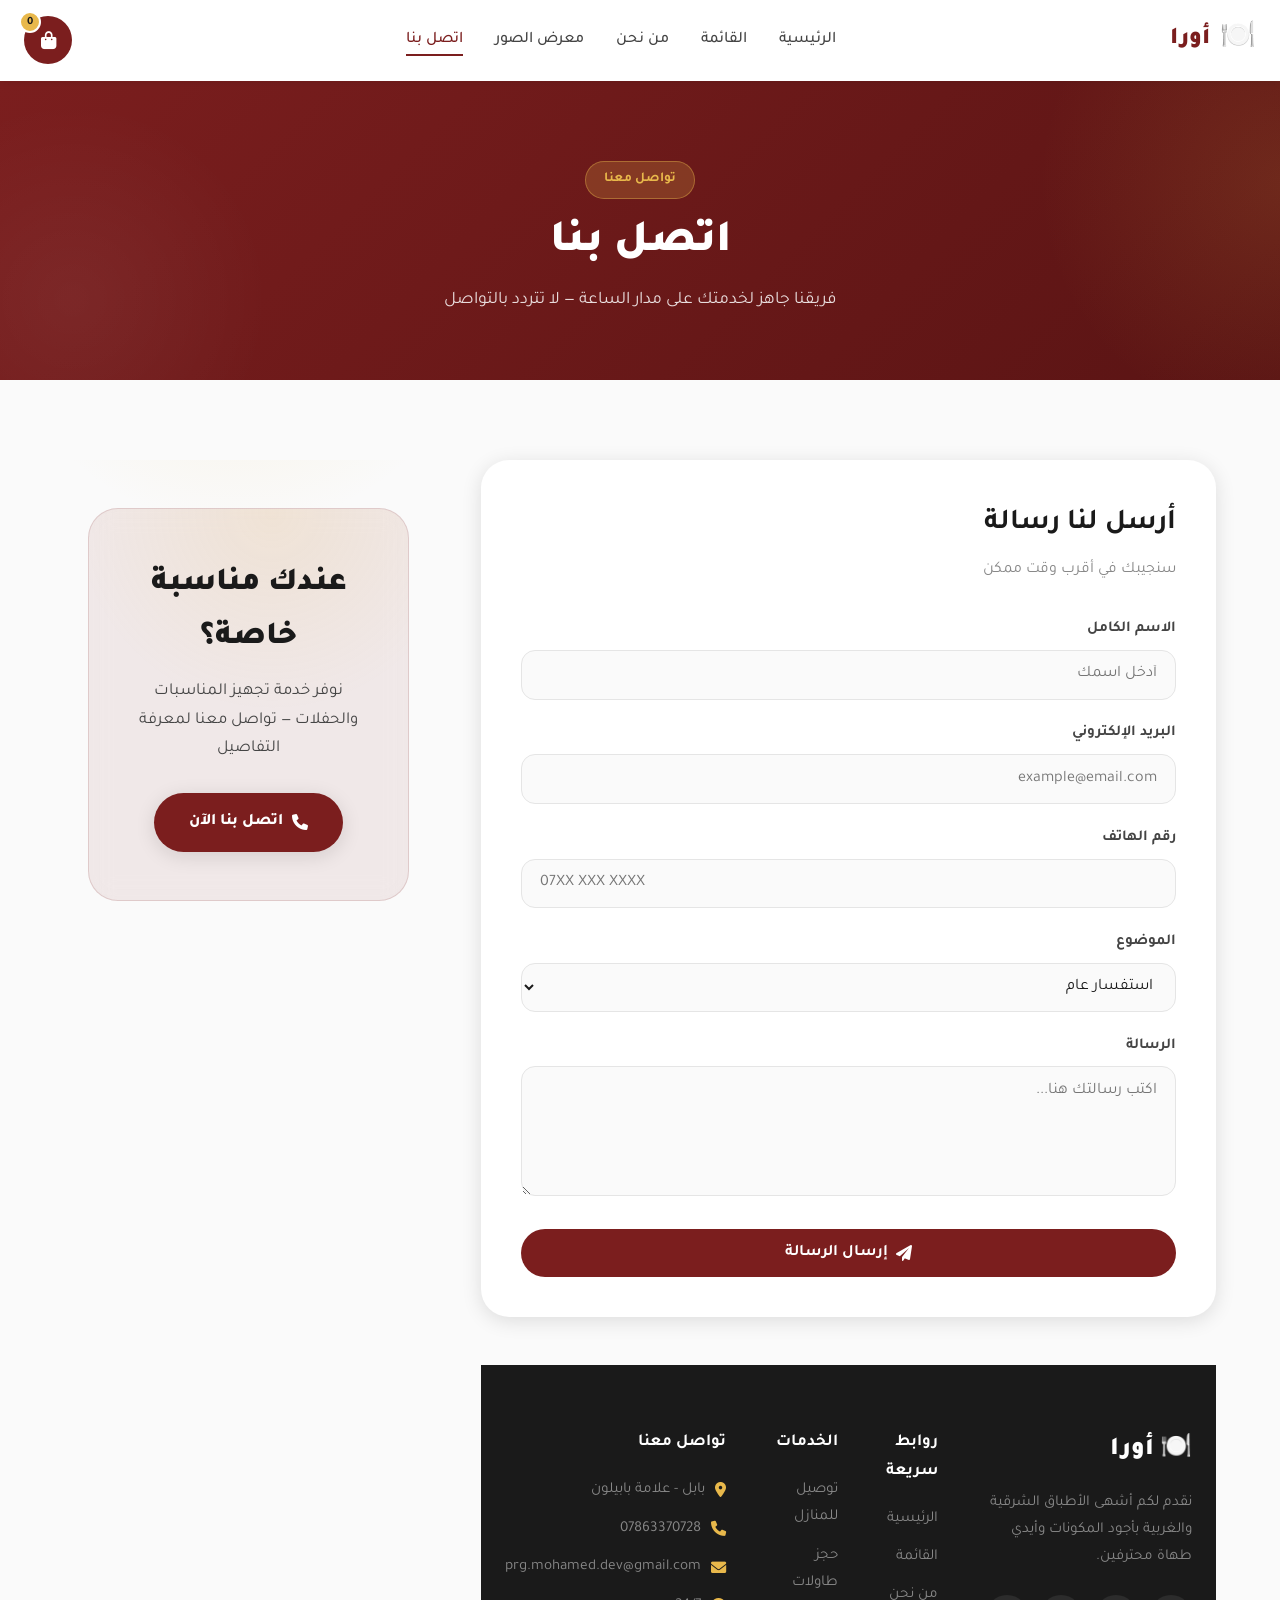
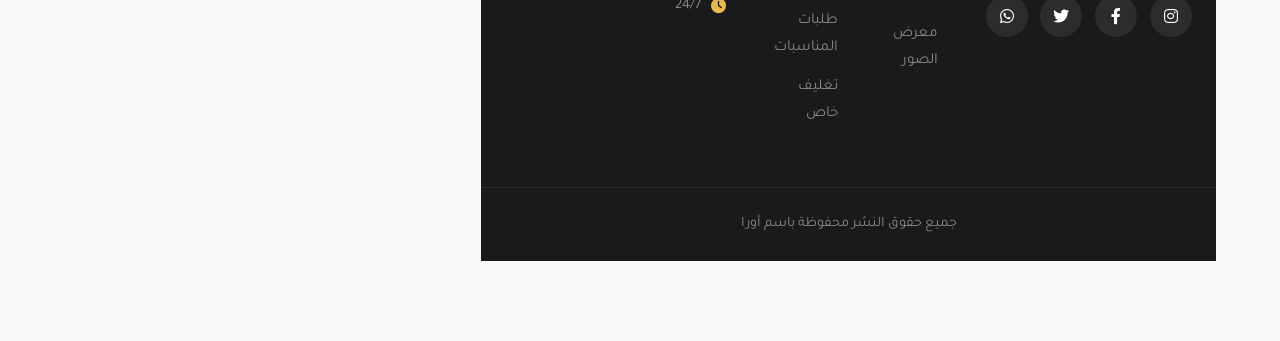
==== contact.html @ 606dbd69 "Initial commit: Aura Project Restaurant" ====
<!doctype html>
<html lang="ar" dir="rtl">
<head>
  <meta charset="UTF-8" />
  <meta name="viewport" content="width=device-width, initial-scale=1.0" />
  <meta name="description" content="تواصل مع مطعم أورا — هاتف، واتساب، عنوان، وأوقات العمل. نحن هنا لخدمتك 24/7." />
  <meta name="theme-color" content="#7B1E1E" />
  <title>اتصل بنا | أورا</title>
  <link rel="preconnect" href="https://fonts.googleapis.com" />
  <link rel="preconnect" href="https://fonts.gstatic.com" crossorigin />
  <link href="https://fonts.googleapis.com/css2?family=Tajawal:wght@300;400;500;700;900&family=Amiri:wght@400;700&display=swap" rel="stylesheet" />
  <link rel="stylesheet" href="https://cdnjs.cloudflare.com/ajax/libs/font-awesome/6.0.0-beta3/css/all.min.css" />
  <link rel="stylesheet" href="style.css">
  <link rel="stylesheet" href="aura-pages.css">
</head>
<body>

  <nav class="navbar">
    <div class="nav-container">
      <a href="index.html" class="nav-logo">
        <span class="logo-icon">🍽️</span>
        <span class="logo-text">أورا</span>
      </a>
      <ul class="nav-links">
        <li><a href="index.html">الرئيسية</a></li>
        <li><a href="menu.html">القائمة</a></li>
        <li><a href="about.html">من نحن</a></li>
        <li><a href="gallery.html">معرض الصور</a></li>
        <li><a href="contact.html" class="active">اتصل بنا</a></li>
      </ul>
      <div class="nav-actions">
        <button class="nav-cart" id="cart-btn">
          <i class="fas fa-shopping-bag"></i>
          <span class="cart-count" id="cart-count">0</span>
        </button>
        <button class="nav-menu-toggle" id="menu-toggle">
          <i class="fas fa-bars"></i>
        </button>
      </div>
    </div>
  </nav>

  <section class="page-hero">
    <div class="container">
      <span class="page-hero-label">تواصل معنا</span>
      <h1 class="page-hero-title">اتصل بنا</h1>
      <p class="page-hero-subtitle">فريقنا جاهز لخدمتك على مدار الساعة — لا تتردد بالتواصل</p>
    </div>
  </section>

  <section class="contact-section">
    <div class="container">
      <div class="contact-grid">

        <div class="contact-form-box">
          <h2>أرسل لنا رسالة</h2>
          <p>سنجيبك في أقرب وقت ممكن</p>

          <form id="contact-form">
            <div class="form-group">
              <label for="name">الاسم الكامل</label>
              <input type="text" id="name" name="name" placeholder="أدخل اسمك" required />
            </div>

            <div class="form-group">
              <label for="email">البريد الإلكتروني</label>
              <input type="email" id="email" name="email" placeholder="example@email.com" required />
            </div>

            <div class="form-group">
              <label for="phone">رقم الهاتف</label>
              <input type="tel" id="phone" name="phone" placeholder="07XX XXX XXXX" />
            </div>

            <div class="form-group">
              <label for="subject">الموضوع</label>
              <select id="subject" name="subject">
                <option value="general">استفسار عام</option>
                <option value="order">طلب جديد</option>
                <option value="reservation">حجز طاولة</option>
                <option value="complaint">شكوى</option>
                <option value="suggestion">اقتراح</option>
              </select>
            </div>

            <div class="form-group">
              <label for="message">الرسالة</label>
              <textarea id="message" name="message" placeholder="اكتب رسالتك هنا..." required></textarea>
            </div>

            <button type="submit" class="btn-primary btn-block">
              <i class="fas fa-paper-plane"></i>
              إرسال الرسالة
            </button>
          </form>
        </div>

  <section class="cta-section">
    <div class="container">
      <h2>عندك مناسبة خاصة؟</h2>
      <p>نوفر خدمة تجهيز المناسبات والحفلات — تواصل معنا لمعرفة التفاصيل</p>
      <a href="tel:07863370728" class="btn-accent">
        <i class="fas fa-phone"></i>
        اتصل بنا الآن
      </a>
    </div>
  </section>

  <footer class="footer">
    <div class="footer-container">
      <div class="footer-brand">
        <div class="footer-logo">🍽️ أورا</div>
        <p>نقدم لكم أشهى الأطباق الشرقية والغربية بأجود المكونات وأيدي طهاة محترفين.</p>
        <div class="footer-social">
          <a href="#" aria-label="Instagram"><i class="fab fa-instagram"></i></a>
          <a href="#" aria-label="Facebook"><i class="fab fa-facebook-f"></i></a>
          <a href="#" aria-label="Twitter"><i class="fab fa-twitter"></i></a>
          <a href="#" aria-label="WhatsApp"><i class="fab fa-whatsapp"></i></a>
        </div>
      </div>

      <div class="footer-links-col">
        <h4>روابط سريعة</h4>
        <ul>
          <li><a href="index.html">الرئيسية</a></li>
          <li><a href="menu.html">القائمة</a></li>
          <li><a href="about.html">من نحن</a></li>
          <li><a href="gallery.html">معرض الصور</a></li>
        </ul>
      </div>

      <div class="footer-links-col">
        <h4>الخدمات</h4>
        <ul>
          <li><a href="#">توصيل للمنازل</a></li>
          <li><a href="#">حجز طاولات</a></li>
          <li><a href="#">طلبات المناسبات</a></li>
          <li><a href="#">تغليف خاص</a></li>
        </ul>
      </div>

      <div class="footer-contact-col">
        <h4>تواصل معنا</h4>
        <ul class="footer-contact-list">
          <li><i class="fas fa-location-dot"></i>بابل - علامة بابيلون</li>
          <li><i class="fas fa-phone"></i> 07863370728</li>
          <li><i class="fas fa-envelope"></i>prg.mohamed.dev@gmail.com</li>
          <li><i class="fas fa-clock"></i> 24/7</li>
        </ul>
      </div>
    </div>

    <div class="footer-bottom">
      <p>جميع حقوق النشر محفوظة باسم أورا</p>
    </div>
  </footer>

  <aside class="cart-sidebar" id="cart-sidebar">
    <div class="cart-header">
      <h3><i class="fas fa-shopping-bag"></i> سلة الطلبات</h3>
      <button class="cart-close" id="cart-close"><i class="fas fa-xmark"></i></button>
    </div>
    <div class="cart-items" id="cart-items">
      <div class="cart-empty">
        <i class="fas fa-shopping-basket"></i>
        <p>سلة الطلبات فارغة</p>
        <span>أضف أطباقك المفضلة</span>
      </div>
    </div>
    <div class="cart-footer" id="cart-footer" style="display:none">
      <div class="cart-total">
        <span>المجموع</span>
        <strong id="cart-total">0 د.ع</strong>
      </div>
      <button class="btn-primary btn-block" id="checkout-btn">
        <i class="fas fa-check"></i> إتمام الطلب
      </button>
    </div>
  </aside>

  <div class="cart-overlay" id="cart-overlay"></div>

  <script src="script.js"></script>

  <script>
    // معالج نموذج التواصل
    const contactForm = document.getElementById('contact-form');
    if (contactForm) {
      contactForm.addEventListener('submit', function (e) {
        e.preventDefault();
        const name = document.getElementById('name').value.trim();
        const email = document.getElementById('email').value.trim();
        const message = document.getElementById('message').value.trim();

        if (!name  !email  !message) {
          alert('يرجى ملء الحقول المطلوبة');
          return;
        }

        alert('شكراً ' + name + '! تم استلام رسالتك وسنتواصل معك قريباً.');
        contactForm.reset();
      });
    }
  </script>
</body>
</html>
---- style.css ----
/* ==== أورا | مشروع مطعم ==== */

/* ===== المتغيرات ===== */
:root {
  /* الألوان الأساسية - عنابي داكن */
  --primary: #7B1E1E;
  --primary-dark: #5A1414;
  --primary-light: #9A2828;
  --primary-hover: #8F2323;

  /* الألوان الثانوية */
  --accent: #E8B84B;
  --accent-hover: #D4A43A;

  /* الألوان الأساسية للنصوص */
  --cream: #F5F0E8;
  --white: #FFFFFF;
  --gray-100: #FAFAFA;
  --gray-200: #E5E5E5;
  --gray-300: #CCCCCC;
  --gray-500: #888888;
  --gray-700: #444444;
  --gray-800: #2A2A2A;
  --gray-900: #1A1A1A;
  --black: #0A0A0A;

  /* دلالات */
  --success: #2E7D4F;
  --error: #C23B22;

  /* الخطوط */
  --font-main: 'Tajawal', sans-serif;
  --font-arabic: 'Amiri', serif;

  /* الظلال */
  --shadow-sm: 0 2px 8px rgba(0, 0, 0, 0.08);
  --shadow-md: 0 4px 20px rgba(0, 0, 0, 0.12);
  --shadow-lg: 0 10px 40px rgba(0, 0, 0, 0.15);
  --shadow-xl: 0 20px 60px rgba(0, 0, 0, 0.2);

  /* الحواف */
  --radius-sm: 8px;
  --radius-md: 12px;
  --radius-lg: 18px;
  --radius-xl: 24px;
  --radius-full: 999px;

  /* الانتقالات */
  --transition-fast: 0.15s ease;
  --transition: 0.3s ease;
  --t: 0.5s cubic-bezier(0.4, 0, 0.2, 1);
  --transition-slow: 0.5s ease;
}

/* ===== Reset ===== */
* {
  margin: 0;
  padding: 0;
  box-sizing: border-box;
}

html {
  scroll-behavior: smooth;
  -webkit-text-size-adjust: 100%;
}

body {
  font-family: var(--font-main);
  background: var(--gray-100);
  color: var(--gray-900);
  line-height: 1.7;
  overflow-x: hidden;
  -webkit-font-smoothing: antialiased;
  -moz-osx-font-smoothing: grayscale;
}

a {
  text-decoration: none;
  color: inherit;
  transition: var(--transition);
}

button {
  font-family: var(--font-main);
  cursor: pointer;
  border: none;
  background: none;
  transition: var(--transition);
}

img {
  max-width: 100%;
  display: block;
}

ul {
  list-style: none;
}

input,
textarea,
select {
  font-family: var(--font-main);
  outline: none;
  border: none;
}

/* ===== Container ===== */
.container {
  max-width: 1200px;
  margin: 0 auto;
  padding: 0 1.5rem;
}

/* ===== Selection ===== */
::selection {
  background: var(--primary);
  color: var(--white);
}

/* ===== Navbar ===== */
.navbar {
  position: sticky;
  top: 0;
  background: var(--white);
  z-index: 1000;
  box-shadow: var(--shadow-sm);
  transition: var(--transition);
}

.nav-container {
  max-width: 1300px;
  margin: 0 auto;
  padding: 1rem 1.5rem;
  display: flex;
  align-items: center;
  justify-content: space-between;
  gap: 2rem;
}

.nav-logo {
  display: flex;
  align-items: center;
  gap: 0.6rem;
  font-size: 1.5rem;
  font-weight: 900;
  color: var(--primary);
  transition: var(--transition);
}

.nav-logo:hover {
  transform: scale(1.03);
}

.logo-icon {
  font-size: 1.8rem;
}

.logo-text {
  font-family: var(--font-main);
}

.nav-links {
  display: flex;
  align-items: center;
  gap: 2rem;
}

.nav-links a {
  color: var(--gray-700);
  font-weight: 500;
  font-size: 1rem;
  position: relative;
  padding: 0.5rem 0;
  transition: var(--transition);
}

.nav-links a::after {
  content: "";
  position: absolute;
  bottom: 0;
  right: 0;
  width: 0;
  height: 2px;
  background: var(--primary);
  transition: width var(--transition);
}

.nav-links a:hover,
.nav-links a.active {
  color: var(--primary);
}

.nav-links a:hover::after,
.nav-links a.active::after {
  width: 100%;
}

.nav-actions {
  display: flex;
  align-items: center;
  gap: 0.8rem;
}

.nav-cart {
  position: relative;
  width: 48px;
  height: 48px;
  border-radius: var(--radius-full);
  background: var(--primary);
  color: var(--white);
  font-size: 1.1rem;
  display: flex;
  align-items: center;
  justify-content: center;
  transition: var(--transition);
}

.nav-cart:hover {
  background: var(--primary-dark);
  transform: scale(1.03);
}

.cart-count {
  position: absolute;
  top: -5px;
  left: -5px;
  background: var(--accent);
  color: var(--gray-900);
  font-size: 0.7rem;
  font-weight: 700;
  min-width: 22px;
  height: 22px;
  border-radius: var(--radius-full);
  display: flex;
  align-items: center;
  justify-content: center;
  border: 2px solid var(--white);
}

.nav-menu-toggle {
  display: none;
  width: 48px;
  height: 48px;
  border-radius: var(--radius-full);
  background: var(--gray-100);
  color: var(--gray-900);
  font-size: 1.2rem;
  align-items: center;
  justify-content: center;
}

/* Responsive Navbar */
@media (max-width: 900px) {
  .nav-links {
    position: fixed;
    top: 0;
    right: -100%;
    width: 280px;
    height: 100vh;
    background: var(--white);
    flex-direction: column;
    align-items: flex-start;
    padding: 6rem 2rem 2rem;
    gap: 0.5rem;
    box-shadow: var(--shadow-xl);
    transition: right var(--transition);
    z-index: 999;
  }

  .nav-links.active {
    right: 0;
  }

  .nav-links a {
    width: 100%;
    padding: 1rem 0;
    font-size: 1.1rem;
    border-bottom: 1px solid var(--gray-200);
  }

  .nav-links a::after {
    display: none;
  }

  .nav-menu-toggle {
    display: flex;
  }
}

/* ===== Hero Section ===== */
.hero {
  background: linear-gradient(180deg, var(--primary) 0%, var(--primary-dark) 100%);
  color: var(--white);
  padding: 4rem 0 6rem;
  position: relative;
  overflow: hidden;
}

.hero::before {
  content: "";
  position: absolute;
  top: -50%;
  right: -20%;
  width: 600px;
  height: 600px;
  background: radial-gradient(circle, rgba(232, 184, 75, 0.15) 0%, transparent 70%);
  border-radius: 50%;
  pointer-events: none;
}

.hero::after {
  content: "";
  position: absolute;
  bottom: -30%;
  left: -10%;
  width: 500px;
  height: 500px;
  background: radial-gradient(circle, rgba(255, 255, 255, 0.05) 0%, transparent 70%);
  border-radius: 50%;
  pointer-events: none;
}

.hero-container {
  max-width: 1300px;
  margin: 0 auto;
  padding: 0 1.5rem;
  display: grid;
  grid-template-columns: 1fr 1fr;
  align-items: center;
  gap: 4rem;
  position: relative;
  z-index: 2;
}

.hero-content {
  animation: fadeInUp 0.8s ease;
}

@keyframes fadeInUp {
  from {
    opacity: 0;
    transform: translateY(30px);
  }
  to {
    opacity: 1;
    transform: translateY(0);
  }
}

.hero-badge {
  display: inline-flex;
  align-items: center;
  gap: 0.5rem;
  background: rgba(232, 184, 75, 0.2);
  border: 1px solid rgba(232, 184, 75, 0.4);
  color: var(--accent);
  padding: 0.5rem 1.2rem;
  border-radius: var(--radius-full);
  font-size: 0.85rem;
  font-weight: 600;
  margin-bottom: 1.5rem;
}

.hero-title {
  font-size: 3.2rem;
  font-weight: 900;
  line-height: 1.25;
  margin-bottom: 1.2rem;
  color: var(--white);
}

.hero-title .highlight {
  color: var(--accent);
  position: relative;
}

.hero-subtitle {
  font-size: 1.1rem;
  line-height: 1.9;
  color: rgba(255, 255, 255, 0.85);
  margin-bottom: 2rem;
  max-width: 550px;
}

/* شريط البحث عن العنوان */
.delivery-search {
  display: flex;
  align-items: center;
  background: rgba(255, 255, 255, 0.12);
  border: 1px solid rgba(255, 255, 255, 0.25);
  border-radius: var(--radius-full);
  padding: 0.5rem 0.5rem 0.5rem 1.2rem;
  margin-bottom: 2.5rem;
  max-width: 500px;
  transition: var(--transition);
  backdrop-filter: blur(10px);
}

.delivery-search:focus-within {
  background: rgba(255, 255, 255, 0.18);
  border-color: rgba(232, 184, 75, 0.5);
  box-shadow: 0 0 0 4px rgba(232, 184, 75, 0.1);
}

.search-icon {
  color: rgba(255, 255, 255, 0.7);
  font-size: 1rem;
  margin-left: 0.8rem;
}

.search-input {
  flex: 1;
  background: transparent;
  border: none;
  color: var(--white);
  font-size: 1rem;
  padding: 0.6rem 0;
}

.search-input::placeholder {
  color: rgba(255, 255, 255, 0.6);
}

.search-btn {
  width: 48px;
  height: 48px;
  border-radius: var(--radius-full);
  background: rgba(255, 255, 255, 0.15);
  color: var(--white);
  font-size: 1rem;
  display: flex;
  align-items: center;
  justify-content: center;
  transition: var(--transition);
  border: 1px solid rgba(255, 255, 255, 0.2);
}

.search-btn:hover {
  background: var(--accent);
  color: var(--gray-900);
  transform: scale(1.03);
}

.hero-stats {
  display: flex;
  gap: 2.5rem;
  flex-wrap: wrap;
}

.hero-stat {
  display: flex;
  flex-direction: column;
  gap: 0.3rem;
}

.hero-stat strong {
  font-size: 2rem;
  font-weight: 900;
  color: var(--white);
  line-height: 1;
}

.hero-stat strong span {
  font-size: 1.2rem;
  color: var(--accent);
  margin-right: 2px;
}

.hero-stat > span {
  font-size: 0.85rem;
  color: rgba(255, 255, 255, 0.7);
}

.hero-image {
  display: flex;
  justify-content: center;
  align-items: center;
  animation: fadeIn 1s ease;
}

@keyframes fadeIn {
  from { opacity: 0; }
  to { opacity: 1; }
}

.hero-image-wrapper {
  position: relative;
  width: 100%;
  max-width: 500px;
  aspect-ratio: 1;
  border-radius: 50%;
  overflow: hidden;
  border: 8px solid rgba(255, 255, 255, 0.1);
  box-shadow: 0 30px 80px rgba(0, 0, 0, 0.4);
}

.hero-image-wrapper img {
  width: 100%;
  height: 100%;
  object-fit: cover;
}
.hero-image-overlay {
  position: absolute;
  inset: 0;
  background: linear-gradient(135deg, transparent 50%, rgba(123, 30, 30, 0.4) 100%);
  pointer-events: none;
  z-index: 1;
}

/* Responsive Hero */
@media (max-width: 992px) {
  .hero-container {
    grid-template-columns: 1fr;
    gap: 3rem;
  }

  .hero-title {
    font-size: 2.5rem;
  }

  .hero-image-wrapper {
    max-width: 400px;
  }
}

@media (max-width: 600px) {
  .hero {
    padding: 3rem 0 4rem;
  }

  .hero-title {
    font-size: 2rem;
  }

  .hero-subtitle {
    font-size: 1rem;
  }

  .hero-stats {
    gap: 1.5rem;
  }

  .hero-stat strong {
    font-size: 1.6rem;
  }
}

/* Section Headers */
.section-header { text-align: center; margin-bottom: 3rem; }
.section-label {
  display: inline-block;
  background: rgba(123,30,30,0.1);
  color: var(--primary);
  padding: 0.4rem 1rem;
  border-radius: var(--radius-full);
  font-size: 0.85rem;
  font-weight: 600;
  margin-bottom: 1rem;
}
.section-title {
  font-size: 2.4rem;
  font-weight: 900;
  color: var(--gray-900);
  line-height: 1.3;
}
.section-title .highlight { color: var(--primary); }
.features-section { padding: 5rem 0; background: var(--white); }
.features-grid {
  display: grid;
  grid-template-columns: repeat(auto-fit, minmax(240px, 1fr));
  gap: 1.5rem;
}
.feature-card {
  background: var(--gray-100);
  border: 1px solid var(--gray-200);
  border-radius: var(--radius-lg);
  padding: 2rem 1.5rem;
  text-align: center;
  transition: var(--t);
}
.feature-card:hover {
  transform: scale(1.03);
  box-shadow: var(--shadow-md);
  border-color: var(--primary);
}

.feature-icon {
  width: 70px; height: 70px;
  border-radius: var(--radius-lg);
  background: rgba(123,30,30,0.08);
  color: var(--primary);
  font-size: 1.8rem;
  display: flex; align-items: center; justify-content: center;
  margin: 0 auto 1.2rem;
  transition: var(--t);
}
.feature-card:hover .feature-icon {
  background: var(--primary);
  color: var(--white);
  transform: scale(1.1);
}
.feature-card h3 {
  font-size: 1.2rem;
  margin-bottom: 0.6rem;
  color: var(--gray-900);
}
.feature-card p {
  color: var(--gray-500);
  font-size: 0.95rem;
  line-height: 1.7;
}

/* Dishes */
.dishes-section { padding: 5rem 0; background: var(--gray-100); }
.dishes-grid {
  display: grid;
  grid-template-columns: repeat(auto-fit, minmax(260px, 1fr));
  gap: 1.5rem;
}
.dish-card {
  background: var(--white);
  border: 1px solid var(--gray-200);
  border-radius: var(--radius-lg);
  overflow: hidden;
  transition: var(--t);
  display: flex;
  flex-direction: column;
}
.dish-card:hover {
  transform: scale(1.03);
  box-shadow: var(--shadow-md);
  border-color: var(--primary);
}

.dish-image { position: relative; aspect-ratio: 4/3; overflow: hidden; }
.dish-image img { width: 100%; height: 100%; object-fit: cover; transition: transform var(--t); }
.dish-card:hover .dish-image img { transform: scale(1.08); }
.dish-badge {
  position: absolute; top: 1rem; right: 1rem;
  background: var(--accent);
  color: var(--gray-900);
  padding: 0.3rem 0.8rem;
  border-radius: var(--radius-full);
  font-size: 0.75rem;
  font-weight: 700;
}
.dish-info { padding: 1.3rem; flex: 1; display: flex; flex-direction: column; }
.dish-info h3 { font-size: 1.1rem; margin-bottom: 0.4rem; color: var(--gray-900); }
.dish-info p { color: var(--gray-500); font-size: 0.85rem; line-height: 1.6; margin-bottom: 1rem; flex: 1; }
.dish-footer { display: flex; justify-content: space-between; align-items: center; }
.dish-price { color: var(--primary); font-size: 1.15rem; font-weight: 900; }
.dish-add {
  width: 42px; height: 42px;
  border-radius: var(--radius-full);
  background: var(--primary);
  color: var(--white);
  font-size: 1rem;
  display: flex; align-items: center; justify-content: center;
  transition: var(--t);
}
.dish-add:hover {
  background: var(--accent);
  color: var(--gray-900);
  transform: scale(1.15);
}
.dishes-more { text-align: center; margin-top: 3rem; }
.btn-outline {
  display: inline-flex; align-items: center; gap: 0.5rem;
  padding: 0.9rem 2rem;
  border: 2px solid var(--primary);
  color: var(--primary);
  border-radius: var(--radius-full);
  font-weight: 600;
  transition: var(--t);
}
.btn-outline:hover {
  background: var(--primary);
  color: var(--white);
  transform: scale(1.03);
  box-shadow: var(--shadow-md);
}
.btn-outline i { transition: var(--t); }
.btn-outline:hover i { transform: scale(1.2); }

/* Footer */
.footer {
  background: var(--gray-900);
  color: var(--gray-300);
  padding: 4rem 0 0;
}
.footer-container {
  max-width: 1300px;
  margin: 0 auto;
  padding: 0 1.5rem;
  display: grid;
  grid-template-columns: 2fr 1fr 1fr 1.5fr;
  gap: 3rem;
}
.footer-logo {
  font-size: 1.6rem;
  font-weight: 900;
  color: var(--white);
  margin-bottom: 1rem;
}
.footer-brand p {
  color: var(--gray-500);
  line-height: 1.8;
  margin-bottom: 1.5rem;
  font-size: 0.95rem;
}

.footer-social { display: flex; gap: 0.8rem; }
.footer-social a {
  width: 42px; height: 42px;
  border-radius: var(--radius-full);
  background: rgba(255,255,255,0.08);
  color: var(--white);
  display: flex; align-items: center; justify-content: center;
  transition: var(--t);
}
.footer-social a:hover {
  background: var(--primary);
  transform: scale(1.1);
}
.footer-links-col h4, .footer-contact-col h4 {
  color: var(--white);
  font-size: 1.05rem;
  margin-bottom: 1.2rem;
}
.footer-links-col ul li { margin-bottom: 0.7rem; }
.footer-links-col ul li a {
  color: var(--gray-500);
  font-size: 0.95rem;
  transition: var(--t);
}
.footer-links-col ul li a:hover {
  color: var(--accent);
  padding-right: 5px;
}
.footer-contact-list li {
  display: flex; align-items: center; gap: 0.6rem;
  color: var(--gray-500);
  font-size: 0.95rem;
  margin-bottom: 0.8rem;
}
.footer-contact-list li i { color: var(--accent); }
.footer-bottom {
  margin-top: 3rem;
  padding: 1.5rem;
  border-top: 1px solid rgba(255,255,255,0.08);
  text-align: center;
  color: var(--gray-500);
  font-size: 0.9rem;
}

/* Cart Sidebar */
.cart-sidebar {
  position: fixed;
  top: 0; left: -100%;
  width: 380px; height: 100vh;
  background: var(--white);
  z-index: 2000;
  display: flex;
  flex-direction: column;
  box-shadow: -10px 0 40px rgba(0,0,0,0.15);
  transition: left var(--t);
}
.cart-sidebar.active { left: 0; }
.cart-header {
  padding: 1.5rem;
  border-bottom: 1px solid var(--gray-200);
  display: flex; justify-content: space-between; align-items: center;
}
.cart-header h3 {
  color: var(--gray-900);
  font-size: 1.2rem;
  display: flex; align-items: center; gap: 0.5rem;
}
.cart-header h3 i { color: var(--primary); }
.cart-close {
  width: 36px; height: 36px;
  border-radius: var(--radius-full);
  background: var(--gray-100);
  color: var(--gray-700);
  display: flex; align-items: center; justify-content: center;
}
.cart-close:hover { background: #C23B22; color: var(--white); }
.cart-items { flex: 1; overflow-y: auto; padding: 1rem 1.5rem; }
.cart-empty { text-align: center; padding: 3rem 1rem; color: var(--gray-500); }
.cart-empty i { font-size: 3rem; color: var(--gray-300); margin-bottom: 1rem; display: block; }
.cart-footer {
  padding: 1.5rem;
  border-top: 1px solid var(--gray-200);
  background: var(--gray-100);
}
.cart-total {
  display: flex; justify-content: space-between; align-items: center;
  margin-bottom: 1rem;
  font-size: 1.1rem;
}
.cart-total strong { color: var(--primary); font-size: 1.4rem; }
.cart-overlay {
  position: fixed; inset: 0;
  background: rgba(0,0,0,0.5);
  z-index: 1500;
  opacity: 0; pointer-events: none;
  transition: opacity var(--t);
}
.cart-overlay.active { opacity: 1; pointer-events: auto; }

/* Buttons */
.btn-primary {
  background: var(--primary);
  color: var(--white);
  padding: 0.9rem 1.8rem;
  border-radius: var(--radius-full);
  font-weight: 700;
  font-size: 1rem;
  display: inline-flex;
  align-items: center;
  justify-content: center;
  gap: 0.5rem;
  transition: var(--t);
}
.btn-primary:hover {
  background: var(--primary-dark);
  transform: scale(1.03);
  box-shadow: var(--shadow-md);
}
.btn-block { width: 100%; }

/* Responsive */
@media (max-width: 992px) {
  .footer-container { grid-template-columns: 1fr 1fr; gap: 2rem; }
}
@media (max-width: 600px) {
  .footer-container { grid-template-columns: 1fr; text-align: center; }
  .footer-social { justify-content: center; }
  .footer-contact-list li { justify-content: center; }
  .cart-sidebar { width: 100%; }
  .section-title { font-size: 1.8rem; }
  .features-section, .dishes-section { padding: 3rem 0; }
}

/* Menu Grid (menu.html) */
.menu-grid {
  display: grid !important;
  grid-template-columns: repeat(auto-fill, minmax(240px, 1fr)) !important;
  gap: 1.5rem !important;
}
@media (max-width: 600px) {
  .menu-grid {
    grid-template-columns: repeat(2, 1fr) !important;
    gap: 0.8rem !important;
  }
}
---- aura-pages.css ----
/* ===== أورا | تنسيقات الصفحات الإضافية ===== */
/* about.html + contact.html + gallery.html */

/* ===== Page Hero ===== */
.page-hero {
  background: linear-gradient(135deg, var(--primary) 0%, var(--primary-dark) 100%);
  color: var(--white);
  padding: 5rem 0 4rem;
  text-align: center;
  position: relative;
  overflow: hidden;
}

.page-hero::before {
  content: "";
  position: absolute;
  top: -50%;
  right: -20%;
  width: 500px;
  height: 500px;
  background: radial-gradient(circle, rgba(232, 184, 75, 0.12) 0%, transparent 70%);
  border-radius: 50%;
  pointer-events: none;
}

.page-hero::after {
  content: "";
  position: absolute;
  bottom: -40%;
  left: -10%;
  width: 400px;
  height: 400px;
  background: radial-gradient(circle, rgba(255, 255, 255, 0.05) 0%, transparent 70%);
  border-radius: 50%;
  pointer-events: none;
}

.page-hero .container {
  position: relative;
  z-index: 2;
}

.page-hero-label {
  display: inline-block;
  background: rgba(232, 184, 75, 0.2);
  border: 1px solid rgba(232, 184, 75, 0.4);
  color: var(--accent);
  padding: 0.4rem 1.1rem;
  border-radius: var(--radius-full);
  font-size: 0.85rem;
  font-weight: 600;
  margin-bottom: 1rem;
}

.page-hero-title {
  font-size: 2.8rem;
  font-weight: 900;
  margin-bottom: 0.8rem;
  line-height: 1.3;
}

.page-hero-subtitle {
  font-size: 1.1rem;
  color: rgba(255, 255, 255, 0.85);
  max-width: 600px;
  margin: 0 auto;
}

/* ===== About Page ===== */
.about-story {
  padding: 5rem 0;
  background: var(--white);
}

.about-story-grid {
  display: grid;
  grid-template-columns: 1fr 1fr;
  gap: 4rem;
  align-items: center;
}

.about-story-image {
  position: relative;
  border-radius: var(--radius-xl);
  overflow: hidden;
  aspect-ratio: 4/5;
  box-shadow: var(--shadow-xl);
}

.about-story-image img {
  width: 100%;
  height: 100%;
  object-fit: cover;
}

.about-story-content h2 {
  font-size: 2.2rem;
  font-weight: 900;
  color: var(--gray-900);
  margin-bottom: 1.5rem;
  line-height: 1.3;
}

.about-story-content h2 .highlight {
  color: var(--primary);
}

.about-story-content p {
  color: var(--gray-700);
  font-size: 1.05rem;
  line-height: 1.9;
  margin-bottom: 1.2rem;
}

.about-story-stats {
  display: grid;
  grid-template-columns: repeat(3, 1fr);
  gap: 1.5rem;
  margin-top: 2rem;
  padding-top: 2rem;
  border-top: 1px solid var(--gray-200);
}

.about-stat {
  text-align: center;
}

.about-stat strong {
  display: block;
  font-size: 2rem;
  font-weight: 900;
  color: var(--primary);
  line-height: 1;
  margin-bottom: 0.4rem;
}

.about-stat span {
  color: var(--gray-500);
  font-size: 0.9rem;
}

/* القيم */
.about-values {
  padding: 5rem 0;
  background: var(--gray-100);
}

.values-grid {
  display: grid;
  grid-template-columns: repeat(auto-fit, minmax(240px, 1fr));
  gap: 1.5rem;
}

.value-card {
  background: var(--white);
  border: 1px solid var(--gray-200);
  border-radius: var(--radius-lg);
  padding: 2rem 1.5rem;
  text-align: center;
  transition: var(--t);
}

.value-card:hover {
  transform: translateY(-5px) scale(1.02);
  box-shadow: var(--shadow-md);
  border-color: var(--primary);
}

.value-icon {
  width: 70px;
  height: 70px;
  border-radius: var(--radius-lg);
  background: rgba(123, 30, 30, 0.08);
  color: var(--primary);
  font-size: 1.8rem;
  display: flex;
  align-items: center;
  justify-content: center;
  margin: 0 auto 1.2rem;
  transition: var(--t);
}

.value-card:hover .value-icon {
  background: var(--primary);
  color: var(--white);
  transform: scale(1.1) rotate(-5deg);
}

.value-card h3 {
  font-size: 1.2rem;
  margin-bottom: 0.6rem;
  color: var(--gray-900);
}

.value-card p {
  color: var(--gray-500);
  font-size: 0.95rem;
  line-height: 1.7;
}

/* الفريق */
.about-team {
  padding: 5rem 0;
  background: var(--white);
}

.team-grid {
  display: grid;
  grid-template-columns: repeat(auto-fit, minmax(220px, 1fr));
  gap: 2rem;
}

.team-card {
  text-align: center;
  transition: var(--t);
}

.team-photo {
  width: 160px;
  height: 160px;
  border-radius: 50%;
  overflow: hidden;
  margin: 0 auto 1.2rem;
  border: 5px solid var(--gray-100);
  box-shadow: var(--shadow-md);
  transition: var(--t);
}

.team-card:hover .team-photo {
  border-color: var(--accent);
  transform: scale(1.05);
}

.team-photo img {
  width: 100%;
  height: 100%;
  object-fit: cover;
}

.team-card h3 {
  font-size: 1.15rem;
  color: var(--gray-900);
  margin-bottom: 0.3rem;
}

.team-card .role {
  color: var(--primary);
  font-size: 0.9rem;
  font-weight: 600;
}

/* ===== Contact Page ===== */
.contact-section {
  padding: 5rem 0;
  background: var(--gray-100);
}

.contact-grid {
  display: grid;
  grid-template-columns: 1.2fr 1fr;
  gap: 3rem;
}

.contact-form-box {
  background: var(--white);
  border-radius: var(--radius-xl);
  padding: 2.5rem;
  box-shadow: var(--shadow-md);
}

.contact-form-box h2 {
  font-size: 1.8rem;
  color: var(--gray-900);
  margin-bottom: 0.5rem;
}

.contact-form-box > p {
  color: var(--gray-500);
  margin-bottom: 2rem;
}

.form-group {
  margin-bottom: 1.3rem;
}

.form-group label {
  display: block;
  font-weight: 600;
  color: var(--gray-700);
  margin-bottom: 0.5rem;
  font-size: 0.95rem;
}

.form-group input,
.form-group textarea,
.form-group select {
  width: 100%;
  padding: 0.9rem 1.1rem;
  border: 1.5px solid var(--gray-200);
  border-radius: var(--radius-md);
  font-size: 1rem;
  color: var(--gray-900);
  background: var(--gray-100);
  transition: var(--transition);
}

.form-group input:focus,
.form-group textarea:focus,
.form-group select:focus {
  border-color: var(--primary);
  background: var(--white);
  box-shadow: 0 0 0 4px rgba(123, 30, 30, 0.08);
}

.form-group textarea {
  resize: vertical;
  min-height: 130px;
}

.contact-info-box {
  display: flex;
  flex-direction: column;
  gap: 1.2rem;
}

.info-card {
  background: var(--white);
  border-radius: var(--radius-lg);
  padding: 1.5rem;
  display: flex;
  align-items: flex-start;
  gap: 1rem;
  box-shadow: var(--shadow-sm);
  transition: var(--t);
  border: 1px solid var(--gray-200);
}

.info-card:hover {
  transform: translateX(-5px);
  box-shadow: var(--shadow-md);
  border-color: var(--primary);
}

.info-icon {
  width: 50px;
  height: 50px;
  border-radius: var(--radius-md);
  background: rgba(123, 30, 30, 0.08);
  color: var(--primary);
  font-size: 1.2rem;
  display: flex;
  align-items: center;
  justify-content: center;
  flex-shrink: 0;
}

.info-card h3 {
  font-size: 1rem;
  color: var(--gray-900);
  margin-bottom: 0.3rem;
}

.info-card p,
.info-card a {
  color: var(--gray-500);
  font-size: 0.95rem;
  line-height: 1.6;
  direction: ltr;
  text-align: right;
  display: block;
}

.info-card a:hover {
  color: var(--primary);
}

.contact-map {
  margin-top: 3rem;
  border-radius: var(--radius-xl);
  overflow: hidden;
  box-shadow: var(--shadow-md);
  border: 1px solid var(--gray-200);
}

.contact-map iframe {
  width: 100%;
  height: 400px;
  border: 0;
  display: block;
}

.quick-contact {
  display: flex;
  gap: 0.8rem;
  margin-top: 1rem;
}

.quick-btn {
  flex: 1;
  display: inline-flex;
  align-items: center;
  justify-content: center;
  gap: 0.5rem;
  padding: 0.9rem 1rem;
  border-radius: var(--radius-md);
  font-weight: 700;
  font-size: 0.95rem;
  transition: var(--t);
}

.quick-btn.whatsapp {
  background: #25D366;
  color: var(--white);
}

.quick-btn.whatsapp:hover {
  background: #1eaa52;
  transform: translateY(-2px);
  box-shadow: var(--shadow-md);
}

.quick-btn.phone {
  background: var(--primary);
  color: var(--white);
}

.quick-btn.phone:hover {
  background: var(--primary-dark);
  transform: translateY(-2px);
  box-shadow: var(--shadow-md);
}

/* ===== Gallery Page ===== */
.gallery-section {
  padding: 5rem 0;
  background: var(--gray-100);
}

.gallery-filters {
  display: flex;
  justify-content: center;
  flex-wrap: wrap;
  gap: 0.6rem;
  margin-bottom: 3rem;
}

.gallery-filter-btn {
  padding: 0.7rem 1.4rem;
  border-radius: var(--radius-full);
  background: var(--white);
  color: var(--gray-700);
  font-weight: 600;
  font-size: 0.9rem;
  border: 1.5px solid var(--gray-200);
  transition: var(--t);
}

.gallery-filter-btn:hover {
  border-color: var(--primary);
  color: var(--primary);
  transform: translateY(-2px);
}

.gallery-filter-btn.active {
  background: var(--primary);
  color: var(--white);
  border-color: var(--primary);
  box-shadow: var(--shadow-md);
}

.gallery-grid {
  display: grid;
  grid-template-columns: repeat(auto-fill, minmax(260px, 1fr));
  gap: 1.2rem;
}

.gallery-item {
  position: relative;
  border-radius: var(--radius-lg);
  overflow: hidden;
  aspect-ratio: 1;
  cursor: pointer;
  box-shadow: var(--shadow-sm);
  transition: var(--t);
}

.gallery-item:hover {
  transform: scale(1.03);
  box-shadow: var(--shadow-lg);
}

.gallery-item img {
  width: 100%;
  height: 100%;
  object-fit: cover;
  transition: transform var(--t);
}

.gallery-item:hover img {
  transform: scale(1.1);
}

.gallery-overlay {
  position: absolute;
  inset: 0;
  background: linear-gradient(to top, rgba(123, 30, 30, 0.85) 0%, transparent 60%);
  display: flex;
  flex-direction: column;
  justify-content: flex-end;
  padding: 1.5rem;
  opacity: 0;
  transition: opacity var(--t);
}

.gallery-item:hover .gallery-overlay {
  opacity: 1;
}

.gallery-overlay h4 {
  color: var(--white);
  font-size: 1.1rem;
  margin-bottom: 0.2rem;
}

.gallery-overlay span {
  color: var(--accent);
  font-size: 0.85rem;
  font-weight: 600;
}

.gallery-item.hidden {
  display: none;
}

/* Lightbox */
.lightbox {
  position: fixed;
  inset: 0;
  background: rgba(0, 0, 0, 0.92);
  z-index: 3000;
  display: none;
  align-items: center;
  justify-content: center;
  padding: 1.5rem;
  backdrop-filter: blur(8px);
}

.lightbox.active {
  display: flex;
  animation: fadeIn 0.3s ease;
}

.lightbox img {
  max-width: 95%;
  max-height: 85vh;
  border-radius: var(--radius-md);
  box-shadow: var(--shadow-xl);
}

.lightbox-close {
  position: absolute;
  top: 1.5rem;
  left: 1.5rem;
  width: 50px;
  height: 50px;
  border-radius: 50%;
  background: rgba(255, 255, 255, 0.15);
  color: var(--white);
  font-size: 1.3rem;
  display: flex;
  align-items: center;
  justify-content: center;
  border: 1px solid rgba(255, 255, 255, 0.25);
  transition: var(--t);
}

.lightbox-close:hover {
  background: var(--primary);
  transform: rotate(90deg);
}

/* ===== CTA Section ===== */
.cta-section {
  padding: 4rem 0;
  background: linear-gradient(135deg, var(--primary) 0%, var(--primary-dark) 100%);
  color: var(--white);
  text-align: center;
  position: relative;
  overflow: hidden;
}

.cta-section::before {
  content: "";
  position: absolute;
  top: -50%;
  left: -20%;
  width: 500px;
  height: 500px;
  background: radial-gradient(circle, rgba(232, 184, 75, 0.15) 0%, transparent 70%);
  border-radius: 50%;
}

.cta-section h2 {
  font-size: 2.2rem;
  font-weight: 900;
  margin-bottom: 1rem;
  position: relative;
  z-index: 1;
}

.cta-section p {
  color: rgba(255, 255, 255, 0.85);
  margin-bottom: 2rem;
  font-size: 1.05rem;
  position: relative;
  z-index: 1;
}

.btn-accent {
  display: inline-flex;
  align-items: center;
  gap: 0.6rem;
  background: var(--accent);
  color: var(--gray-900);
  padding: 1rem 2.2rem;
  border-radius: var(--radius-full);
  font-weight: 800;
  font-size: 1rem;
  transition: var(--t);
  position: relative;
  z-index: 1;
  box-shadow: var(--shadow-md);
}

.btn-accent:hover {
  background: var(--accent-hover);
  transform: scale(1.05);
  box-shadow: var(--shadow-lg);
}

/* ===== Responsive ===== */
@media (max-width: 992px) {
  .about-story-grid,
  .contact-grid {
    grid-template-columns: 1fr;
    gap: 2.5rem;
  }
  
  .about-story-image {
    aspect-ratio: 16/10;
  }
  
  .page-hero-title {
    font-size: 2.2rem;
  }
  
  .about-story-content h2,
  .cta-section h2 {
    font-size: 1.8rem;
  }
}

@media (max-width: 600px) {
  .page-hero {
    padding: 3.5rem 0 2.5rem;
  }
  
  .page-hero-title {
    font-size: 1.7rem;
  }
  
  .page-hero-subtitle {
    font-size: 1rem;
  }
  
  .about-story,
  .about-values,
  .about-team,
  .contact-section,
  .gallery-section {
    padding: 3rem 0;
  }
  
  .about-story-stats {
    grid-template-columns: 1fr;
    gap: 1rem;
  }
  
  .contact-form-box {
    padding: 1.5rem;
  }
  
  .gallery-grid {
    grid-template-columns: repeat(2, 1fr);
    gap: 0.7rem;
  }
  
  .gallery-overlay {
    padding: 0.8rem;
  }
  
  .gallery-overlay h4 {
    font-size: 0.9rem;
  }
  
  .gallery-overlay span {
    font-size: 0.75rem;
  }
  
  .quick-contact {
    flex-direction: column;
  }
  
  .contact-map iframe {
    height: 280px;
  }
}

/* ===== CTA Section — ستايل زجاجي شفاف (محدّث) ===== */
.cta-section {
  padding: 3rem 1.5rem;
  background: var(--gray-100);
  text-align: center;
}

.cta-section .container {
  background: rgba(123, 30, 30, 0.08);
  backdrop-filter: blur(12px);
  -webkit-backdrop-filter: blur(12px);
  border: 1.5px solid rgba(123, 30, 30, 0.15);
  border-radius: 30px;
  padding: 3rem 2rem;
  position: relative;
  overflow: hidden;
  max-width: 900px;
}

.cta-section .container::before {
  content: "";
  position: absolute;
  top: -50%;
  right: -20%;
  width: 400px;
  height: 400px;
  background: radial-gradient(circle, rgba(232, 184, 75, 0.12) 0%, transparent 70%);
  border-radius: 50%;
  pointer-events: none;
}

.cta-section h2 {
  font-size: 2rem;
  font-weight: 900;
  margin-bottom: 0.8rem;
  color: var(--gray-900);
  position: relative;
  z-index: 1;
}

.cta-section h2 .highlight {
  color: var(--primary);
}

.cta-section p {
  color: var(--gray-700);
  margin-bottom: 1.8rem;
  font-size: 1.05rem;
  position: relative;
  z-index: 1;
}

.btn-accent {
  display: inline-flex;
  align-items: center;
  gap: 0.6rem;
  background: var(--primary);
  color: var(--white);
  padding: 1rem 2.2rem;
  border-radius: var(--radius-full);
  font-weight: 800;
  font-size: 1rem;
  transition: var(--t);
  position: relative;
  z-index: 1;
  box-shadow: var(--shadow-md);
}

.btn-accent:hover {
  background: var(--primary-dark);
  transform: scale(1.05);
  box-shadow: var(--shadow-lg);
}

/* ===== تحديث أزرار Quick Contact — حواف دائرية كاملة ===== */
.quick-btn {
  border-radius: var(--radius-full);
  padding: 0.9rem 1.3rem;
}

/* ===== تحديث بطاقات معلومات التواصل — حواف ناعمة ===== */
.info-card {
  border-radius: 20px;
}

/* ===== تحديث نموذج التواصل — حواف ناعمة ===== */
.contact-form-box {
  border-radius: 28px;
}

.form-group input,
.form-group textarea,
.form-group select {
  border-radius: 14px;
}

/* ===== الخريطة — حواف ناعمة ===== */
.contact-map {
  border-radius: 28px;
}

@media (max-width: 600px) {
  .cta-section .container {
    padding: 2rem 1.2rem;
    border-radius: 22px;
  }
  .cta-section h2 {
    font-size: 1.5rem;
  }
}
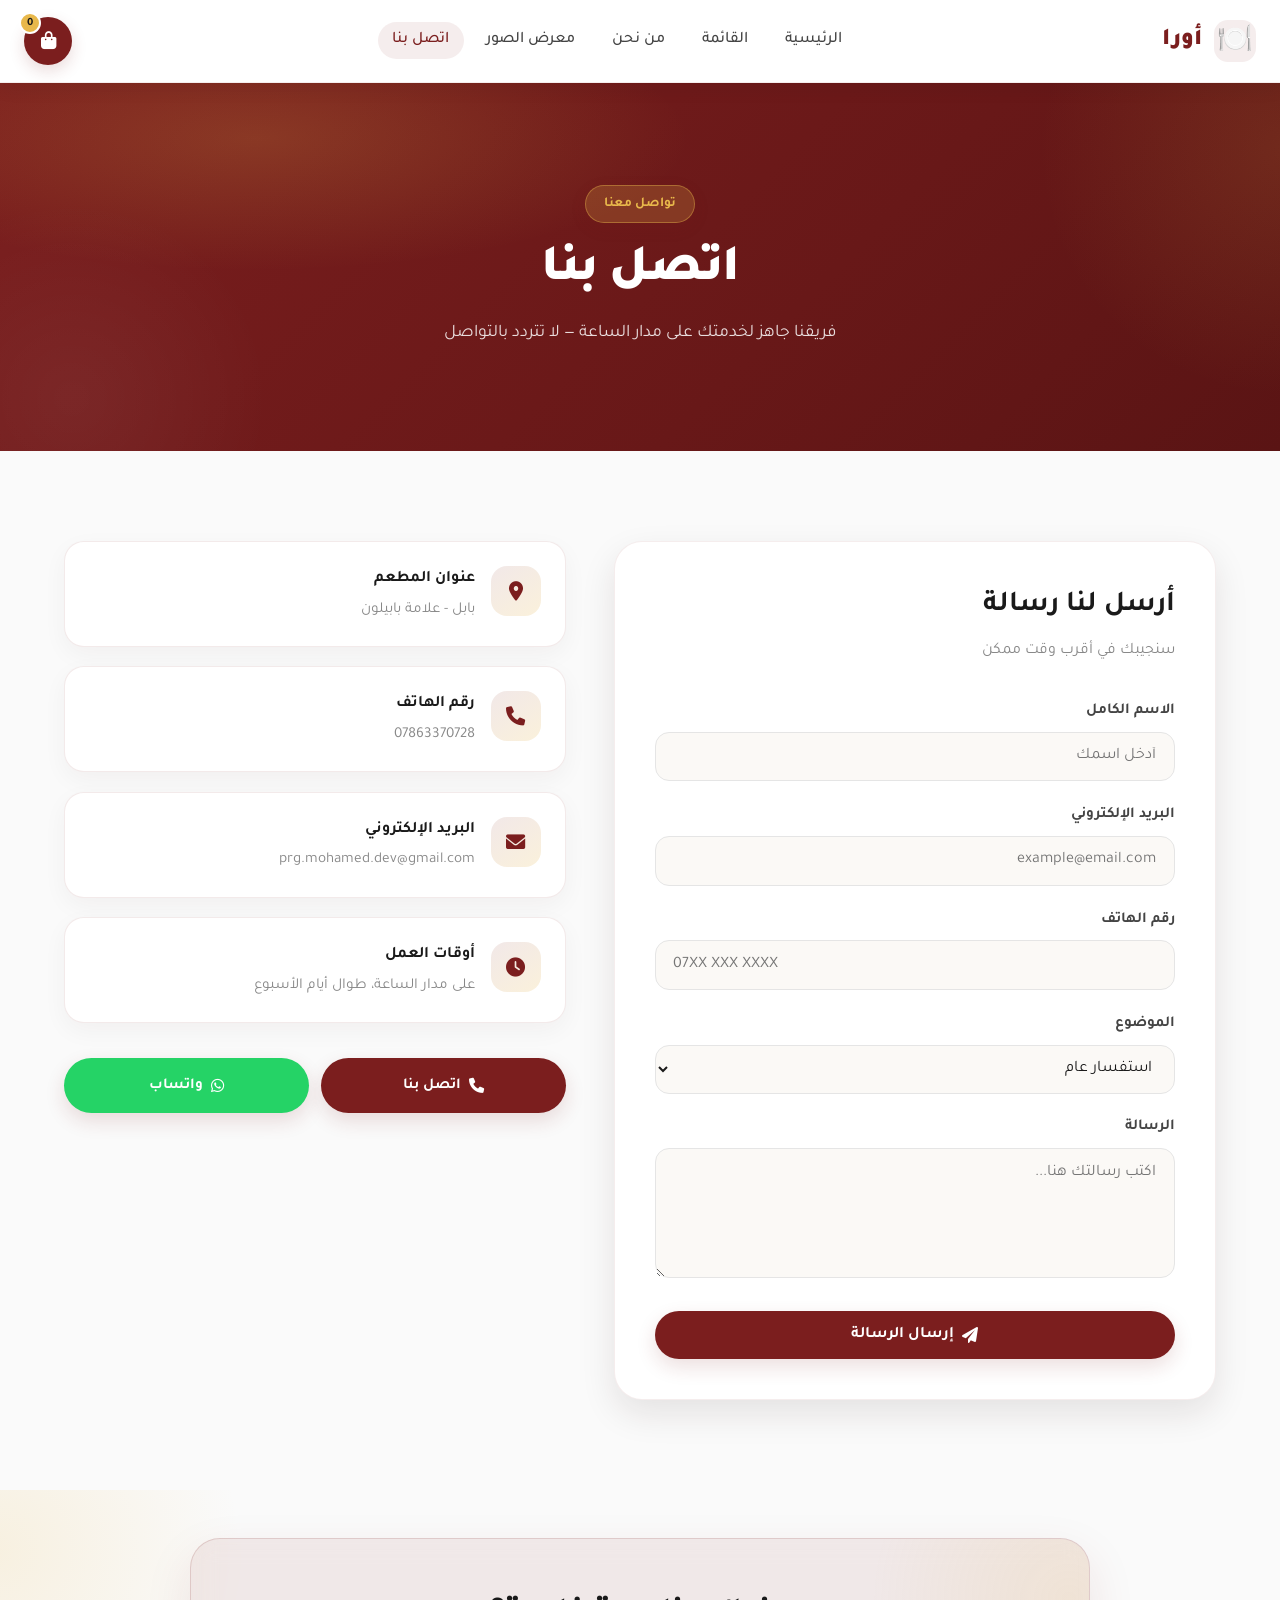
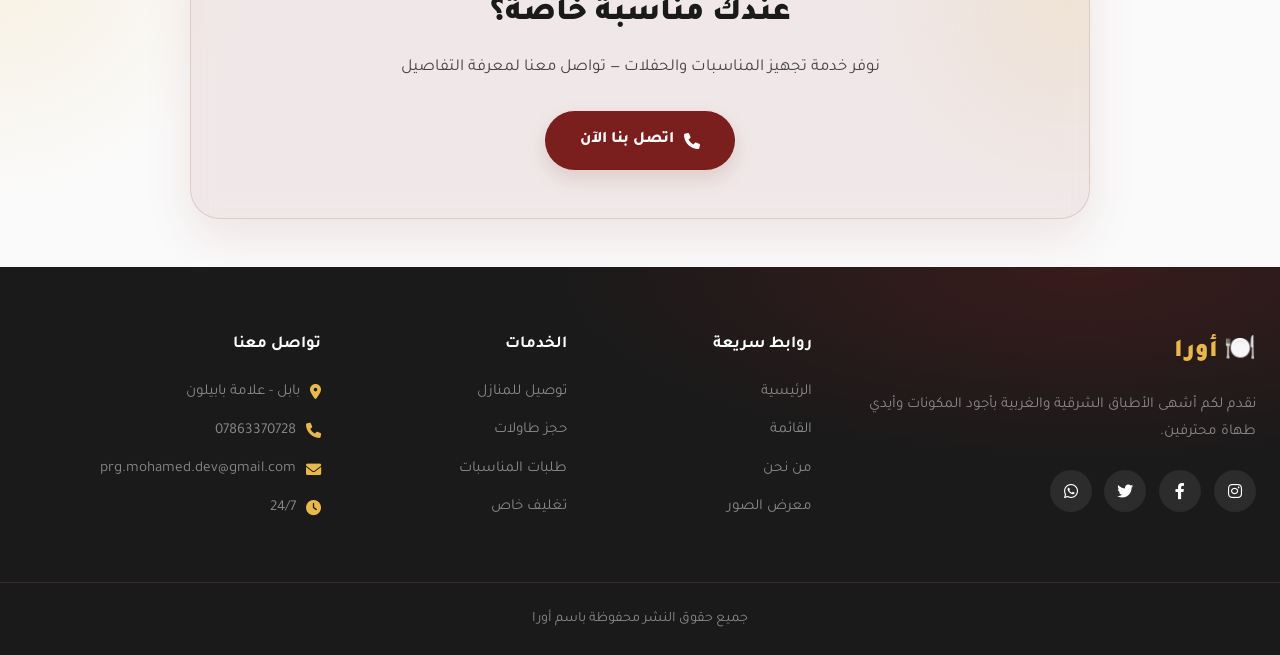
==== commit 05e0a205: "full design" ====
--- a/contact.html
+++ b/contact.html
@@ -95,6 +95,52 @@
           </form>
         </div>
 
+        <div class="contact-info-box">
+          <div class="info-card">
+            <div class="info-icon"><i class="fas fa-location-dot"></i></div>
+            <div> 
+              <h3>عنوان المطعم</h3>
+              <p>بابل - علامة بابيلون</p>
+            </div>
+          </div>
+
+          <div class="info-card">
+            <div class="info-icon"><i class="fas fa-phone"></i></div>
+            <div>
+              <h3>رقم الهاتف</h3>
+              <a href="tel:07863370728">07863370728</a>
+            </div>
+          </div>
+
+          <div class="info-card">
+            <div class="info-icon"><i class="fas fa-envelope"></i></div>
+            <div>
+              <h3>البريد الإلكتروني</h3>
+              <a href="mailto:prg.mohamed.dev@gmail.com">prg.mohamed.dev@gmail.com</a>
+            </div>
+          </div>
+
+          <div class="info-card">
+            <div class="info-icon"><i class="fas fa-clock"></i></div>
+            <div>
+              <h3>أوقات العمل</h3>
+              <p>على مدار الساعة، طوال أيام الأسبوع</p>
+            </div>
+          </div>
+
+          <div class="quick-contact">
+            <a href="tel:07863370728" class="quick-btn phone">
+              <i class="fas fa-phone"></i> اتصل بنا
+            </a>
+            <a href="https://wa.me/9647863370728" class="quick-btn whatsapp" target="_blank" rel="noopener noreferrer">
+              <i class="fab fa-whatsapp"></i> واتساب
+            </a>
+          </div>
+        </div>
+      </div>
+    </div>
+  </section>
+
   <section class="cta-section">
     <div class="container">
       <h2>عندك مناسبة خاصة؟</h2>
@@ -192,7 +238,7 @@
         const email = document.getElementById('email').value.trim();
         const message = document.getElementById('message').value.trim();
 
-        if (!name  !email  !message) {
+        if (!name || !email || !message) {
           alert('يرجى ملء الحقول المطلوبة');
           return;
         }
--- a/aura-pages.css
+++ b/aura-pages.css
@@ -436,7 +436,13 @@
   background: var(--gray-100);
 }
 
-.gallery-filters {
+.menu-section {
+  padding: 3rem 0 5rem;
+  background: var(--gray-100);
+}
+
+.gallery-filters,
+.menu-filters {
   display: flex;
   justify-content: center;
   flex-wrap: wrap;
@@ -444,7 +450,8 @@
   margin-bottom: 3rem;
 }
 
-.gallery-filter-btn {
+.gallery-filter-btn,
+.filter-btn {
   padding: 0.7rem 1.4rem;
   border-radius: var(--radius-full);
   background: var(--white);
@@ -455,13 +462,15 @@
   transition: var(--t);
 }
 
-.gallery-filter-btn:hover {
+.gallery-filter-btn:hover,
+.filter-btn:hover {
   border-color: var(--primary);
   color: var(--primary);
   transform: translateY(-2px);
 }
 
-.gallery-filter-btn.active {
+.gallery-filter-btn.active,
+.filter-btn.active {
   background: var(--primary);
   color: var(--white);
   border-color: var(--primary);
@@ -529,6 +538,10 @@
 }
 
 .gallery-item.hidden {
+  display: none;
+}
+
+.menu-grid .dish-card.hidden {
   display: none;
 }
 
@@ -826,3 +839,551 @@
     font-size: 1.5rem;
   }
 }
+
+/* ===== Aura visual polish ===== */
+:root {
+  --shadow-sm: 0 6px 18px rgba(42, 20, 20, 0.06);
+  --shadow-md: 0 14px 34px rgba(42, 20, 20, 0.1);
+  --shadow-lg: 0 24px 54px rgba(42, 20, 20, 0.15);
+}
+
+body {
+  background: #fbf9f6;
+}
+
+.navbar {
+  border-bottom: 1px solid rgba(123, 30, 30, 0.08);
+  background: rgba(255, 255, 255, 0.96);
+  backdrop-filter: blur(14px);
+  -webkit-backdrop-filter: blur(14px);
+}
+
+.nav-container {
+  min-height: 82px;
+}
+
+.nav-logo {
+  gap: 0.75rem;
+}
+
+.logo-icon {
+  display: grid;
+  place-items: center;
+  width: 42px;
+  height: 42px;
+  border-radius: 14px;
+  background: rgba(123, 30, 30, 0.08);
+}
+
+.nav-links {
+  gap: 0.5rem;
+}
+
+.nav-links a {
+  padding: 0.65rem 0.9rem;
+  border-radius: var(--radius-full);
+}
+
+.nav-links a::after {
+  display: none;
+}
+
+.nav-links a:hover,
+.nav-links a.active {
+  background: rgba(123, 30, 30, 0.08);
+}
+
+.nav-cart,
+.nav-menu-toggle {
+  box-shadow: 0 6px 16px rgba(123, 30, 30, 0.16);
+}
+
+.nav-cart:hover,
+.nav-menu-toggle:hover {
+  transform: translateY(-2px);
+}
+
+.hero {
+  padding: clamp(4rem, 8vw, 7rem) 0;
+  background:
+    radial-gradient(ellipse at 78% 18%, rgba(232, 184, 75, 0.16), transparent 30%),
+    linear-gradient(135deg, var(--primary) 0%, #681818 58%, var(--primary-dark) 100%);
+}
+
+.hero-container {
+  gap: clamp(2rem, 5vw, 5rem);
+}
+
+.hero-title {
+  font-size: clamp(2.5rem, 4.4vw, 4.2rem);
+  line-height: 1.2;
+  letter-spacing: -0.035em;
+}
+
+.hero-title .highlight {
+  text-shadow: 0 5px 24px rgba(232, 184, 75, 0.18);
+}
+
+.hero-image-wrapper {
+  max-width: 530px;
+  border-radius: 48% 52% 42% 58% / 48% 42% 58% 52%;
+  border: 9px solid rgba(255, 255, 255, 0.16);
+  box-shadow: 0 28px 70px rgba(20, 5, 5, 0.36), 0 0 0 12px rgba(232, 184, 75, 0.1);
+  animation: heroFloat 7s ease-in-out infinite;
+}
+
+.hero-image-wrapper img {
+  transition: transform 0.8s ease;
+}
+
+.hero-image-wrapper:hover img {
+  transform: scale(1.06);
+}
+
+@keyframes heroFloat {
+  0%, 100% { transform: translateY(0); }
+  50% { transform: translateY(-10px); }
+}
+
+.hero-stat {
+  min-width: 100px;
+  padding-right: 1rem;
+  border-right: 2px solid rgba(232, 184, 75, 0.55);
+}
+
+.delivery-search {
+  box-shadow: 0 18px 38px rgba(25, 4, 4, 0.16);
+}
+
+.section-header {
+  margin-bottom: 3.5rem;
+}
+
+.section-label,
+.page-hero-label {
+  box-shadow: 0 5px 18px rgba(123, 30, 30, 0.08);
+}
+
+.section-title {
+  letter-spacing: -0.025em;
+}
+
+.features-section,
+.dishes-section,
+.about-story,
+.about-values,
+.about-team,
+.contact-section,
+.gallery-section,
+.menu-section {
+  padding-top: clamp(3.5rem, 7vw, 6rem);
+  padding-bottom: clamp(3.5rem, 7vw, 6rem);
+}
+
+.feature-card,
+.value-card,
+.info-card,
+.dish-card {
+  border-color: rgba(123, 30, 30, 0.09);
+  box-shadow: 0 8px 24px rgba(42, 20, 20, 0.045);
+}
+
+.feature-card,
+.value-card {
+  position: relative;
+  overflow: hidden;
+}
+
+.feature-card::before,
+.value-card::before {
+  content: "";
+  position: absolute;
+  inset: 0 0 auto;
+  height: 3px;
+  background: linear-gradient(90deg, var(--primary), var(--accent));
+  transform: scaleX(0);
+  transform-origin: right;
+  transition: transform var(--transition);
+}
+
+.feature-card:hover,
+.value-card:hover {
+  transform: translateY(-7px);
+  box-shadow: var(--shadow-md);
+}
+
+.feature-card:hover::before,
+.value-card:hover::before {
+  transform: scaleX(1);
+}
+
+.feature-icon,
+.value-icon {
+  border-radius: 20px;
+  background: linear-gradient(145deg, rgba(123, 30, 30, 0.1), rgba(232, 184, 75, 0.18));
+}
+
+.dish-card {
+  border-radius: 24px;
+  transition: transform 0.35s ease, box-shadow 0.35s ease, border-color 0.35s ease;
+}
+
+.dish-card:hover {
+  transform: translateY(-7px);
+  box-shadow: var(--shadow-lg);
+  border-color: rgba(123, 30, 30, 0.2);
+}
+
+.dish-image {
+  aspect-ratio: 5 / 4;
+}
+
+.dish-image::after {
+  content: "";
+  position: absolute;
+  inset: 45% 0 0;
+  background: linear-gradient(transparent, rgba(25, 10, 10, 0.18));
+  pointer-events: none;
+}
+
+.dish-badge {
+  z-index: 1;
+  box-shadow: 0 6px 16px rgba(25, 10, 10, 0.16);
+}
+
+.dish-info {
+  padding: 1.4rem;
+}
+
+.dish-info h3 {
+  font-size: 1.2rem;
+}
+
+.dish-add {
+  box-shadow: 0 7px 16px rgba(123, 30, 30, 0.2);
+}
+
+.dish-add:hover {
+  transform: translateY(-3px) rotate(90deg);
+}
+
+.btn-primary,
+.btn-outline,
+.btn-accent,
+.quick-btn {
+  box-shadow: 0 8px 20px rgba(123, 30, 30, 0.14);
+}
+
+.btn-primary:hover,
+.btn-outline:hover,
+.btn-accent:hover {
+  transform: translateY(-2px);
+}
+
+.page-hero {
+  padding: clamp(4rem, 8vw, 6.5rem) 0;
+  background:
+    radial-gradient(ellipse at 20% 15%, rgba(232, 184, 75, 0.18), transparent 30%),
+    linear-gradient(135deg, var(--primary) 0%, #681818 62%, var(--primary-dark) 100%);
+}
+
+.page-hero-title {
+  font-size: clamp(2.2rem, 4vw, 3.5rem);
+  letter-spacing: -0.03em;
+}
+
+.about-story-image {
+  border-radius: 32px 120px 32px 32px;
+  box-shadow: var(--shadow-lg);
+}
+
+.about-story-stats {
+  border-color: rgba(123, 30, 30, 0.14);
+}
+
+.about-stat strong {
+  color: var(--primary);
+}
+
+.team-card {
+  padding: 1.5rem 1rem;
+  border: 1px solid rgba(123, 30, 30, 0.08);
+  border-radius: 24px;
+  background: var(--white);
+  box-shadow: var(--shadow-sm);
+}
+
+.team-card:hover {
+  transform: translateY(-6px);
+  box-shadow: var(--shadow-md);
+}
+
+.team-photo {
+  width: 150px;
+  height: 150px;
+}
+
+.contact-form-box {
+  border: 1px solid rgba(123, 30, 30, 0.08);
+  box-shadow: var(--shadow-md);
+}
+
+.form-group input,
+.form-group textarea,
+.form-group select {
+  background: #fbf9f6;
+}
+
+.form-group input:focus,
+.form-group textarea:focus,
+.form-group select:focus {
+  transform: translateY(-1px);
+}
+
+.info-card {
+  border-radius: 20px;
+}
+
+.info-icon {
+  border-radius: 16px;
+  background: linear-gradient(145deg, rgba(123, 30, 30, 0.1), rgba(232, 184, 75, 0.2));
+}
+
+.menu-filters {
+  position: sticky;
+  top: 82px;
+  z-index: 10;
+  width: fit-content;
+  max-width: 100%;
+  margin: 0 auto 2.5rem;
+  padding: 0.65rem;
+  border: 1px solid rgba(123, 30, 30, 0.08);
+  border-radius: 24px;
+  background: rgba(251, 249, 246, 0.92);
+  box-shadow: var(--shadow-sm);
+  backdrop-filter: blur(12px);
+}
+
+.filter-btn,
+.gallery-filter-btn {
+  padding: 0.75rem 1.2rem;
+}
+
+.filter-btn.active,
+.gallery-filter-btn.active {
+  box-shadow: 0 7px 16px rgba(123, 30, 30, 0.2);
+}
+
+.gallery-item {
+  border-radius: 22px;
+}
+
+.gallery-item:focus-visible {
+  outline: 3px solid var(--accent);
+  outline-offset: 4px;
+}
+
+.gallery-overlay {
+  background: linear-gradient(to top, rgba(50, 12, 12, 0.9), rgba(50, 12, 12, 0.05) 75%);
+}
+
+.lightbox img {
+  border: 5px solid rgba(255, 255, 255, 0.16);
+}
+
+.cta-section .container {
+  box-shadow: 0 18px 48px rgba(123, 30, 30, 0.1);
+}
+
+.footer {
+  background:
+    radial-gradient(ellipse at 85% 0%, rgba(123, 30, 30, 0.32), transparent 35%),
+    var(--gray-900);
+}
+
+.footer-logo {
+  color: var(--accent);
+}
+
+.footer-bottom {
+  border-color: rgba(232, 184, 75, 0.14);
+}
+
+.cart-sidebar {
+  left: auto;
+  right: 0;
+  clip-path: inset(0 0 0 100%);
+  visibility: hidden;
+  box-shadow: -18px 0 55px rgba(25, 10, 10, 0.2);
+  transition: clip-path var(--t), visibility 0s linear var(--t);
+}
+
+.cart-sidebar.active {
+  left: auto;
+  right: 0;
+  clip-path: inset(0);
+  visibility: visible;
+  transition: clip-path var(--t), visibility 0s;
+}
+
+.cart-header {
+  background: #fbf9f6;
+}
+
+:focus-visible {
+  outline: 3px solid rgba(232, 184, 75, 0.9);
+  outline-offset: 3px;
+}
+
+@media (max-width: 900px) {
+  .nav-links {
+    width: min(320px, 86vw);
+    padding: 6rem 1.5rem 2rem;
+    border-radius: 0 0 0 28px;
+    right: 0;
+    clip-path: inset(0 100% 0 0);
+    visibility: hidden;
+    transition: clip-path var(--transition), visibility 0s linear var(--transition);
+  }
+
+  .nav-links.active {
+    right: 0;
+    clip-path: inset(0);
+    visibility: visible;
+    transition: clip-path var(--transition), visibility 0s;
+  }
+
+  .nav-links a {
+    border-bottom: 0;
+  }
+
+  .hero-container {
+    text-align: center;
+  }
+
+  .hero-subtitle,
+  .delivery-search {
+    margin-left: auto;
+    margin-right: auto;
+  }
+
+  .hero-stats {
+    justify-content: center;
+  }
+
+  .hero-image-wrapper {
+    max-width: min(430px, 78vw);
+  }
+}
+
+@media (max-width: 600px) {
+  .nav-container {
+    min-height: 70px;
+    padding: 0.65rem 1rem;
+    gap: 0.8rem;
+  }
+
+  .nav-cart,
+  .nav-menu-toggle {
+    width: 42px;
+    height: 42px;
+  }
+
+  .hero {
+    padding: 3.5rem 0 4.5rem;
+  }
+
+  .hero-title {
+    font-size: clamp(2rem, 9vw, 2.7rem);
+  }
+
+  .hero-image-wrapper {
+    border-width: 6px;
+    box-shadow: 0 20px 45px rgba(20, 5, 5, 0.3), 0 0 0 8px rgba(232, 184, 75, 0.1);
+  }
+
+  .hero-stat {
+    min-width: 85px;
+    padding-right: 0.65rem;
+  }
+
+  .menu-filters {
+    position: static;
+    width: 100%;
+    border-radius: 20px;
+    gap: 0.45rem;
+    margin-bottom: 1.75rem;
+    padding: 0.55rem;
+  }
+
+  .filter-btn,
+  .gallery-filter-btn {
+    padding: 0.6rem 0.85rem;
+    font-size: 0.82rem;
+  }
+
+  .dish-card {
+    border-radius: 18px;
+  }
+
+  .dish-info {
+    padding: 1rem;
+  }
+
+  .dish-info h3 {
+    font-size: 1rem;
+  }
+
+  .dish-price {
+    font-size: 1rem;
+  }
+
+  .dish-add {
+    width: 38px;
+    height: 38px;
+  }
+
+  .about-story-image {
+    border-radius: 24px 70px 24px 24px;
+  }
+}
+
+@media (max-width: 380px) {
+  .container {
+    padding-right: 1rem;
+    padding-left: 1rem;
+  }
+
+  .menu-grid {
+    grid-template-columns: 1fr !important;
+  }
+
+  .menu-grid .dish-image {
+    aspect-ratio: 16 / 10;
+  }
+
+  .menu-filters {
+    gap: 0.35rem;
+    padding: 0.45rem;
+  }
+
+  .filter-btn {
+    padding: 0.55rem 0.7rem;
+    font-size: 0.78rem;
+  }
+
+  .hero-stats {
+    gap: 1rem;
+  }
+}
+
+@media (prefers-reduced-motion: reduce) {
+  *,
+  *::before,
+  *::after {
+    scroll-behavior: auto !important;
+    animation-duration: 0.01ms !important;
+    animation-iteration-count: 1 !important;
+    transition-duration: 0.01ms !important;
+  }
+}
